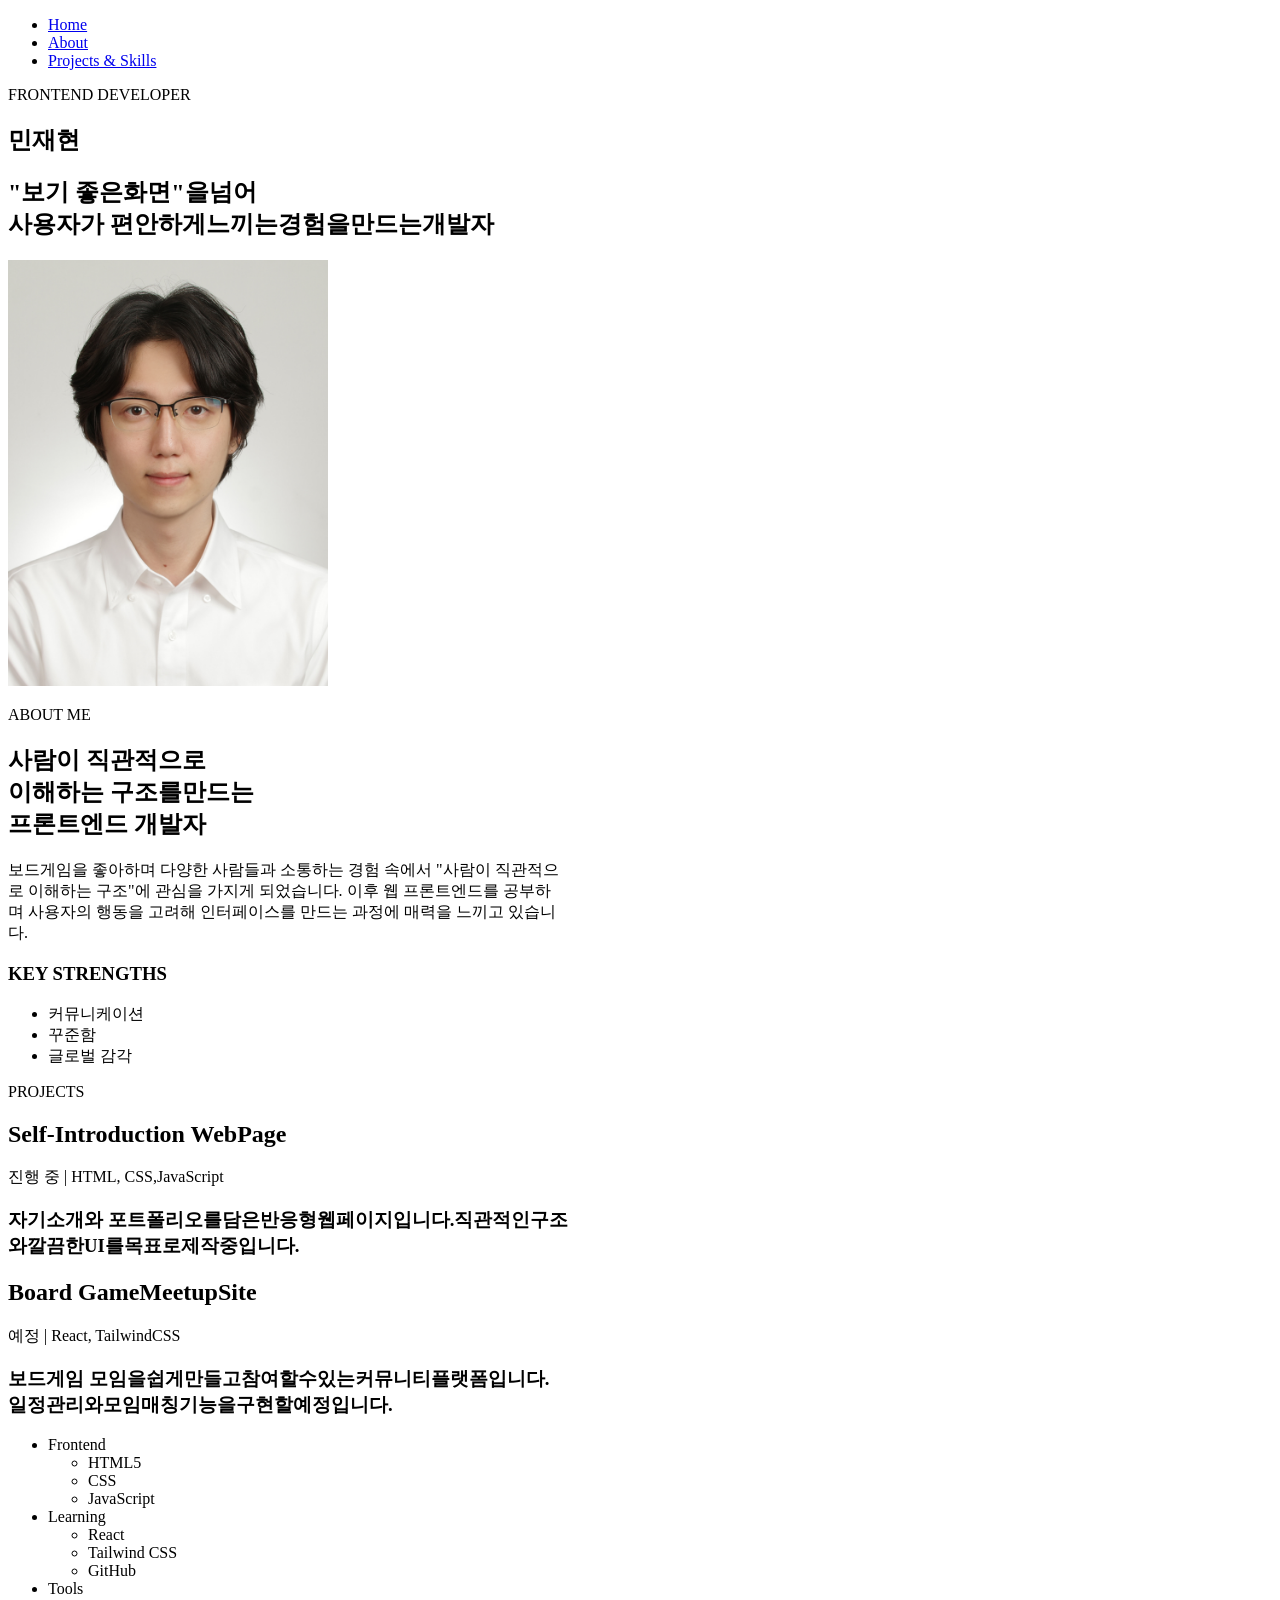
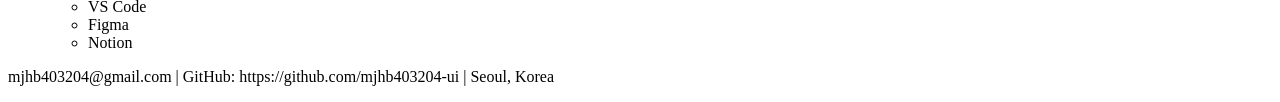
==== index.html @ 23190ec3 "test2" ====
<!doctype html>
<html lang="ko">
  <head>
    <meta charset="UTF-8" />
    <meta name="viewport" content="width=device-width, initial-scale=1.0" />
    <title>개인프로젝트</title>
    <link rel="stylesheet" href="./my-CSS/style.css" />
  </head>
  <body>
    <header class="site-header">
      <div class="site-header__inner">
        <nav class="site-nav">
          <ul>
            <li><a href="#home">Home</a></li>
            <li><a href="#About">About</a></li>
            <li><a href="#Projects">Projects & Skills</a></li>
          </ul>
        </nav>
      </div>
    </header>

    <main id="home">
      <section class="hero">
        <p class="intro">FRONTEND DEVELOPER</p>
        <h1 class="name">민재현</h1>
        <h2 class="hero__contents">
          "보기 좋은화면"을넘어<br />
          사용자가 편안하게느끼는경험을만드는개발자
        </h2>

        <div class="hero__image-box">
          <img
            src="./image/my-image.jpg"
            alt="증명사진"
            class="my_image"
            width="320"
          />
        </div>

        <div class="hero__back-image"></div>
      </section>

      <section id="About" class="About-section">
        <article class="About__text-box">
          <p class="About-me">ABOUT ME</p>
          <h2 class="About__contents">
            사람이 직관적으로<br />
            이해하는 구조를만드는<br />
            프론트엔드 개발자
          </h2>
          <p class="About__ex">
            보드게임을 좋아하며 다양한 사람들과 소통하는 경험 속에서 "사람이
            직관적으<br />
            로 이해하는 구조"에 관심을 가지게 되었습니다. 이후 웹 프론트엔드를
            공부하<br />
            며 사용자의 행동을 고려해 인터페이스를 만드는 과정에 매력을 느끼고
            있습니<br />
            다.
          </p>
        </article>

        <article class="strengths__key-box">
          <h3 class="key-strengths">KEY STRENGTHS</h3>
          <ul class="key__list">
            <li>커뮤니케이션</li>
            <li>꾸준함</li>
            <li>글로벌 감각</li>
          </ul>
        </article>
      </section>

      <section id="Projects" class="Projects-section">
        <p class="Projects">PROJECTS</p>
        <article>
          <h2 class="fr-project">Self-Introduction WebPage</h2>
          <p class="fr-project__comment">진행 중 | HTML, CSS,JavaScript</p>
          <h3 class="fr-project__contents">
            자기소개와 포트폴리오를담은반응형웹페이지입니다.직관적인구조<br />
            와깔끔한UI를목표로제작중입니다.
          </h3>
        </article>

        <article>
          <h2 class="sc-project">Board GameMeetupSite</h2>
          <p class="sc-project__comment">예정 | React, TailwindCSS</p>
          <h3 class="sc-project__contents">
            보드게임 모임을쉽게만들고참여할수있는커뮤니티플랫폼입니다.<br />
            일정관리와모임매칭기능을구현할예정입니다.
          </h3>
        </article>

        <article class="skills-box">
          <ul>
            <li>
              Frontend
              <ul>
                <li>HTML5</li>
                <li>CSS</li>
                <li>JavaScript</li>
              </ul>
            </li>
            <li>
              Learning
              <ul>
                <li>React</li>
                <li>Tailwind CSS</li>
                <li>GitHub</li>
              </ul>
            </li>
            <li>
              Tools
              <ul>
                <li>VS Code</li>
                <li>Figma</li>
                <li>Notion</li>
              </ul>
            </li>
          </ul>
        </article>
      </section>
    </main>

    <footer class="site-footer">
      <p>
        mjhb403204@gmail.com | GitHub: https://github.com/mjhb403204-ui | Seoul,
        Korea
      </p>
    </footer>
  </body>
</html>
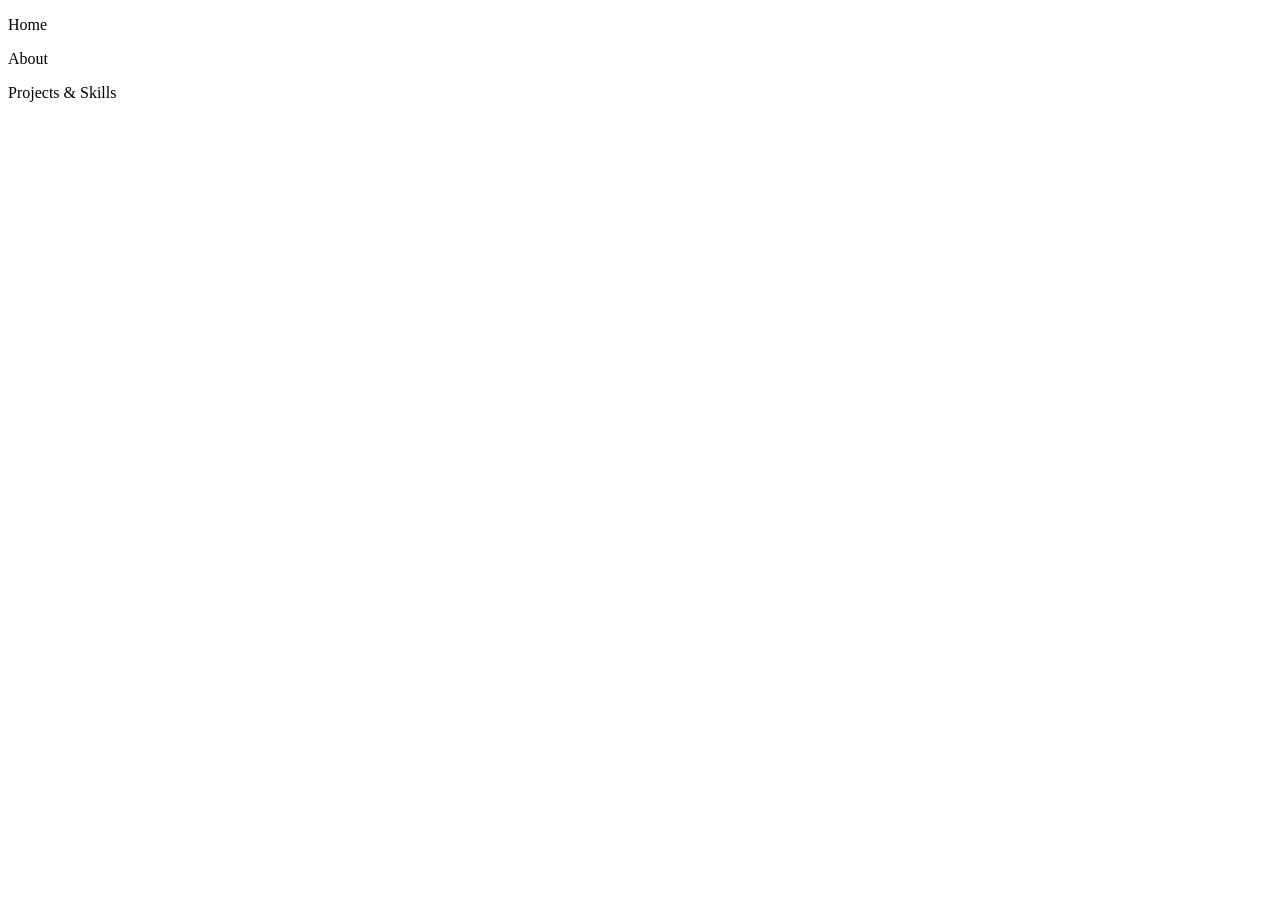
==== commit 7abe7eb0: "Rename mjh's.html to index.html" ====
--- a/index.html
+++ b/index.html
@@ -4,127 +4,12 @@
     <meta charset="UTF-8" />
     <meta name="viewport" content="width=device-width, initial-scale=1.0" />
     <title>개인프로젝트</title>
-    <link rel="stylesheet" href="./my-CSS/style.css" />
   </head>
   <body>
     <header class="site-header">
-      <div class="site-header__inner">
-        <nav class="site-nav">
-          <ul>
-            <li><a href="#home">Home</a></li>
-            <li><a href="#About">About</a></li>
-            <li><a href="#Projects">Projects & Skills</a></li>
-          </ul>
-        </nav>
-      </div>
+      <p class="home">Home</p>
+      <p class="About">About</p>
+      <p class="Projects">Projects & Skills</p>
     </header>
-
-    <main id="home">
-      <section class="hero">
-        <p class="intro">FRONTEND DEVELOPER</p>
-        <h1 class="name">민재현</h1>
-        <h2 class="hero__contents">
-          "보기 좋은화면"을넘어<br />
-          사용자가 편안하게느끼는경험을만드는개발자
-        </h2>
-
-        <div class="hero__image-box">
-          <img
-            src="./image/my-image.jpg"
-            alt="증명사진"
-            class="my_image"
-            width="320"
-          />
-        </div>
-
-        <div class="hero__back-image"></div>
-      </section>
-
-      <section id="About" class="About-section">
-        <article class="About__text-box">
-          <p class="About-me">ABOUT ME</p>
-          <h2 class="About__contents">
-            사람이 직관적으로<br />
-            이해하는 구조를만드는<br />
-            프론트엔드 개발자
-          </h2>
-          <p class="About__ex">
-            보드게임을 좋아하며 다양한 사람들과 소통하는 경험 속에서 "사람이
-            직관적으<br />
-            로 이해하는 구조"에 관심을 가지게 되었습니다. 이후 웹 프론트엔드를
-            공부하<br />
-            며 사용자의 행동을 고려해 인터페이스를 만드는 과정에 매력을 느끼고
-            있습니<br />
-            다.
-          </p>
-        </article>
-
-        <article class="strengths__key-box">
-          <h3 class="key-strengths">KEY STRENGTHS</h3>
-          <ul class="key__list">
-            <li>커뮤니케이션</li>
-            <li>꾸준함</li>
-            <li>글로벌 감각</li>
-          </ul>
-        </article>
-      </section>
-
-      <section id="Projects" class="Projects-section">
-        <p class="Projects">PROJECTS</p>
-        <article>
-          <h2 class="fr-project">Self-Introduction WebPage</h2>
-          <p class="fr-project__comment">진행 중 | HTML, CSS,JavaScript</p>
-          <h3 class="fr-project__contents">
-            자기소개와 포트폴리오를담은반응형웹페이지입니다.직관적인구조<br />
-            와깔끔한UI를목표로제작중입니다.
-          </h3>
-        </article>
-
-        <article>
-          <h2 class="sc-project">Board GameMeetupSite</h2>
-          <p class="sc-project__comment">예정 | React, TailwindCSS</p>
-          <h3 class="sc-project__contents">
-            보드게임 모임을쉽게만들고참여할수있는커뮤니티플랫폼입니다.<br />
-            일정관리와모임매칭기능을구현할예정입니다.
-          </h3>
-        </article>
-
-        <article class="skills-box">
-          <ul>
-            <li>
-              Frontend
-              <ul>
-                <li>HTML5</li>
-                <li>CSS</li>
-                <li>JavaScript</li>
-              </ul>
-            </li>
-            <li>
-              Learning
-              <ul>
-                <li>React</li>
-                <li>Tailwind CSS</li>
-                <li>GitHub</li>
-              </ul>
-            </li>
-            <li>
-              Tools
-              <ul>
-                <li>VS Code</li>
-                <li>Figma</li>
-                <li>Notion</li>
-              </ul>
-            </li>
-          </ul>
-        </article>
-      </section>
-    </main>
-
-    <footer class="site-footer">
-      <p>
-        mjhb403204@gmail.com | GitHub: https://github.com/mjhb403204-ui | Seoul,
-        Korea
-      </p>
-    </footer>
   </body>
 </html>
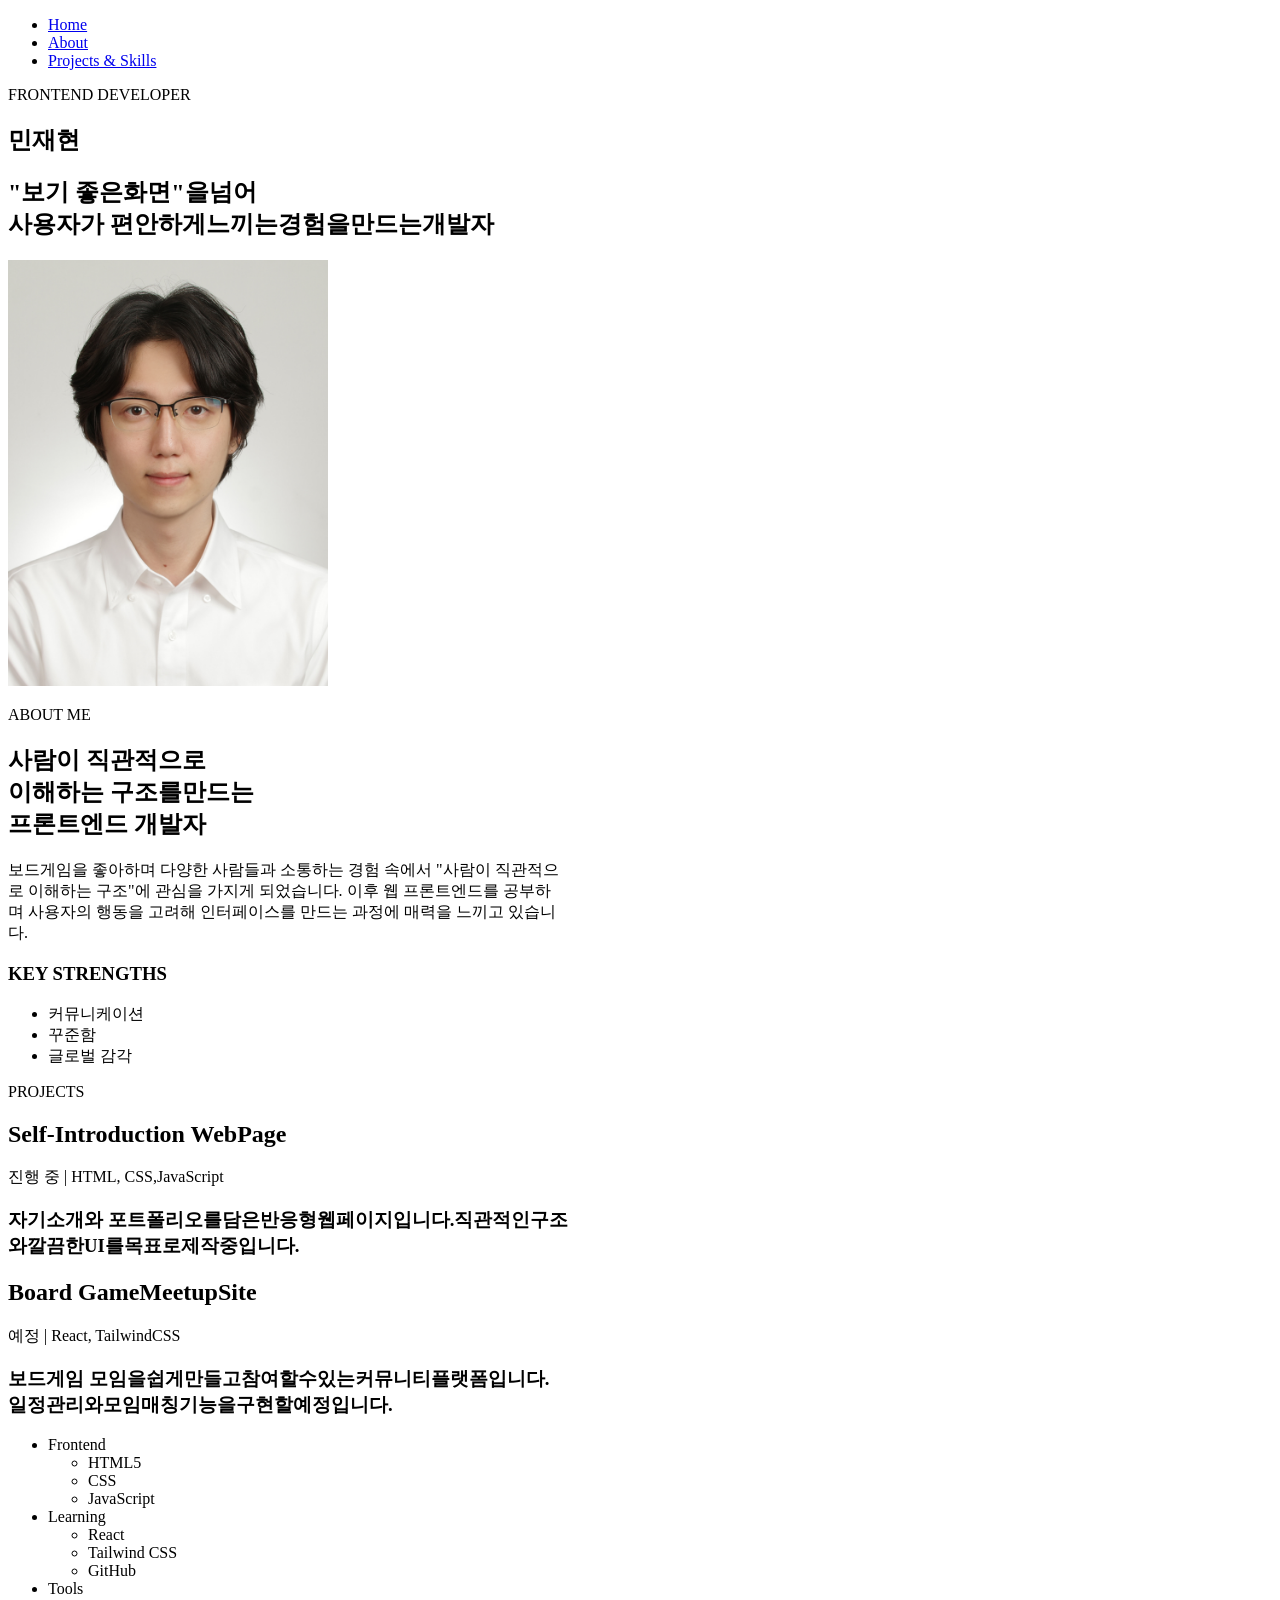
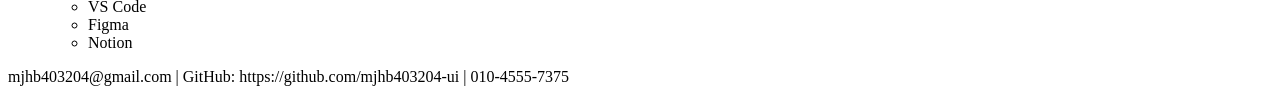
==== commit e24775fd: "feat: 기능 추가" ====
--- a/index.html
+++ b/index.html
@@ -4,12 +4,127 @@
     <meta charset="UTF-8" />
     <meta name="viewport" content="width=device-width, initial-scale=1.0" />
     <title>개인프로젝트</title>
+    <link rel="stylesheet" href="./my-CSS/style.css" />
   </head>
   <body>
     <header class="site-header">
-      <p class="home">Home</p>
-      <p class="About">About</p>
-      <p class="Projects">Projects & Skills</p>
+      <div class="site-header__inner">
+        <nav class="site-nav">
+          <ul>
+            <li><a href="#home">Home</a></li>
+            <li><a href="#About">About</a></li>
+            <li><a href="#Projects">Projects & Skills</a></li>
+          </ul>
+        </nav>
+      </div>
     </header>
+
+    <main id="home">
+      <section class="hero">
+        <p class="intro">FRONTEND DEVELOPER</p>
+        <h1 class="name">민재현</h1>
+        <h2 class="hero__contents">
+          "보기 좋은화면"을넘어<br />
+          사용자가 편안하게느끼는경험을만드는개발자
+        </h2>
+
+        <div class="hero__image-box">
+          <img
+            src="./image/my-image.jpg"
+            alt="증명사진"
+            class="my_image"
+            width="320"
+          />
+        </div>
+
+        <div class="hero__back-image"></div>
+      </section>
+
+      <section id="About" class="About-section">
+        <article class="About__text-box">
+          <p class="About-me">ABOUT ME</p>
+          <h2 class="About__contents">
+            사람이 직관적으로<br />
+            이해하는 구조를만드는<br />
+            프론트엔드 개발자
+          </h2>
+          <p class="About__ex">
+            보드게임을 좋아하며 다양한 사람들과 소통하는 경험 속에서 "사람이
+            직관적으<br />
+            로 이해하는 구조"에 관심을 가지게 되었습니다. 이후 웹 프론트엔드를
+            공부하<br />
+            며 사용자의 행동을 고려해 인터페이스를 만드는 과정에 매력을 느끼고
+            있습니<br />
+            다.
+          </p>
+        </article>
+
+        <article class="strengths__key-box">
+          <h3 class="key-strengths">KEY STRENGTHS</h3>
+          <ul class="key__list">
+            <li>커뮤니케이션</li>
+            <li>꾸준함</li>
+            <li>글로벌 감각</li>
+          </ul>
+        </article>
+      </section>
+
+      <section id="Projects" class="Projects-section">
+        <p class="Projects">PROJECTS</p>
+        <article>
+          <h2 class="fr-project">Self-Introduction WebPage</h2>
+          <p class="fr-project__comment">진행 중 | HTML, CSS,JavaScript</p>
+          <h3 class="fr-project__contents">
+            자기소개와 포트폴리오를담은반응형웹페이지입니다.직관적인구조<br />
+            와깔끔한UI를목표로제작중입니다.
+          </h3>
+        </article>
+
+        <article>
+          <h2 class="sc-project">Board GameMeetupSite</h2>
+          <p class="sc-project__comment">예정 | React, TailwindCSS</p>
+          <h3 class="sc-project__contents">
+            보드게임 모임을쉽게만들고참여할수있는커뮤니티플랫폼입니다.<br />
+            일정관리와모임매칭기능을구현할예정입니다.
+          </h3>
+        </article>
+
+        <article class="skills-box">
+          <ul>
+            <li>
+              Frontend
+              <ul>
+                <li>HTML5</li>
+                <li>CSS</li>
+                <li>JavaScript</li>
+              </ul>
+            </li>
+            <li>
+              Learning
+              <ul>
+                <li>React</li>
+                <li>Tailwind CSS</li>
+                <li>GitHub</li>
+              </ul>
+            </li>
+            <li>
+              Tools
+              <ul>
+                <li>VS Code</li>
+                <li>Figma</li>
+                <li>Notion</li>
+              </ul>
+            </li>
+          </ul>
+        </article>
+      </section>
+    </main>
+
+    <footer class="site-footer">
+      <p>
+        mjhb403204@gmail.com | GitHub: https://github.com/mjhb403204-ui |
+        010-4555-7375
+      </p>
+    </footer>
   </body>
 </html>
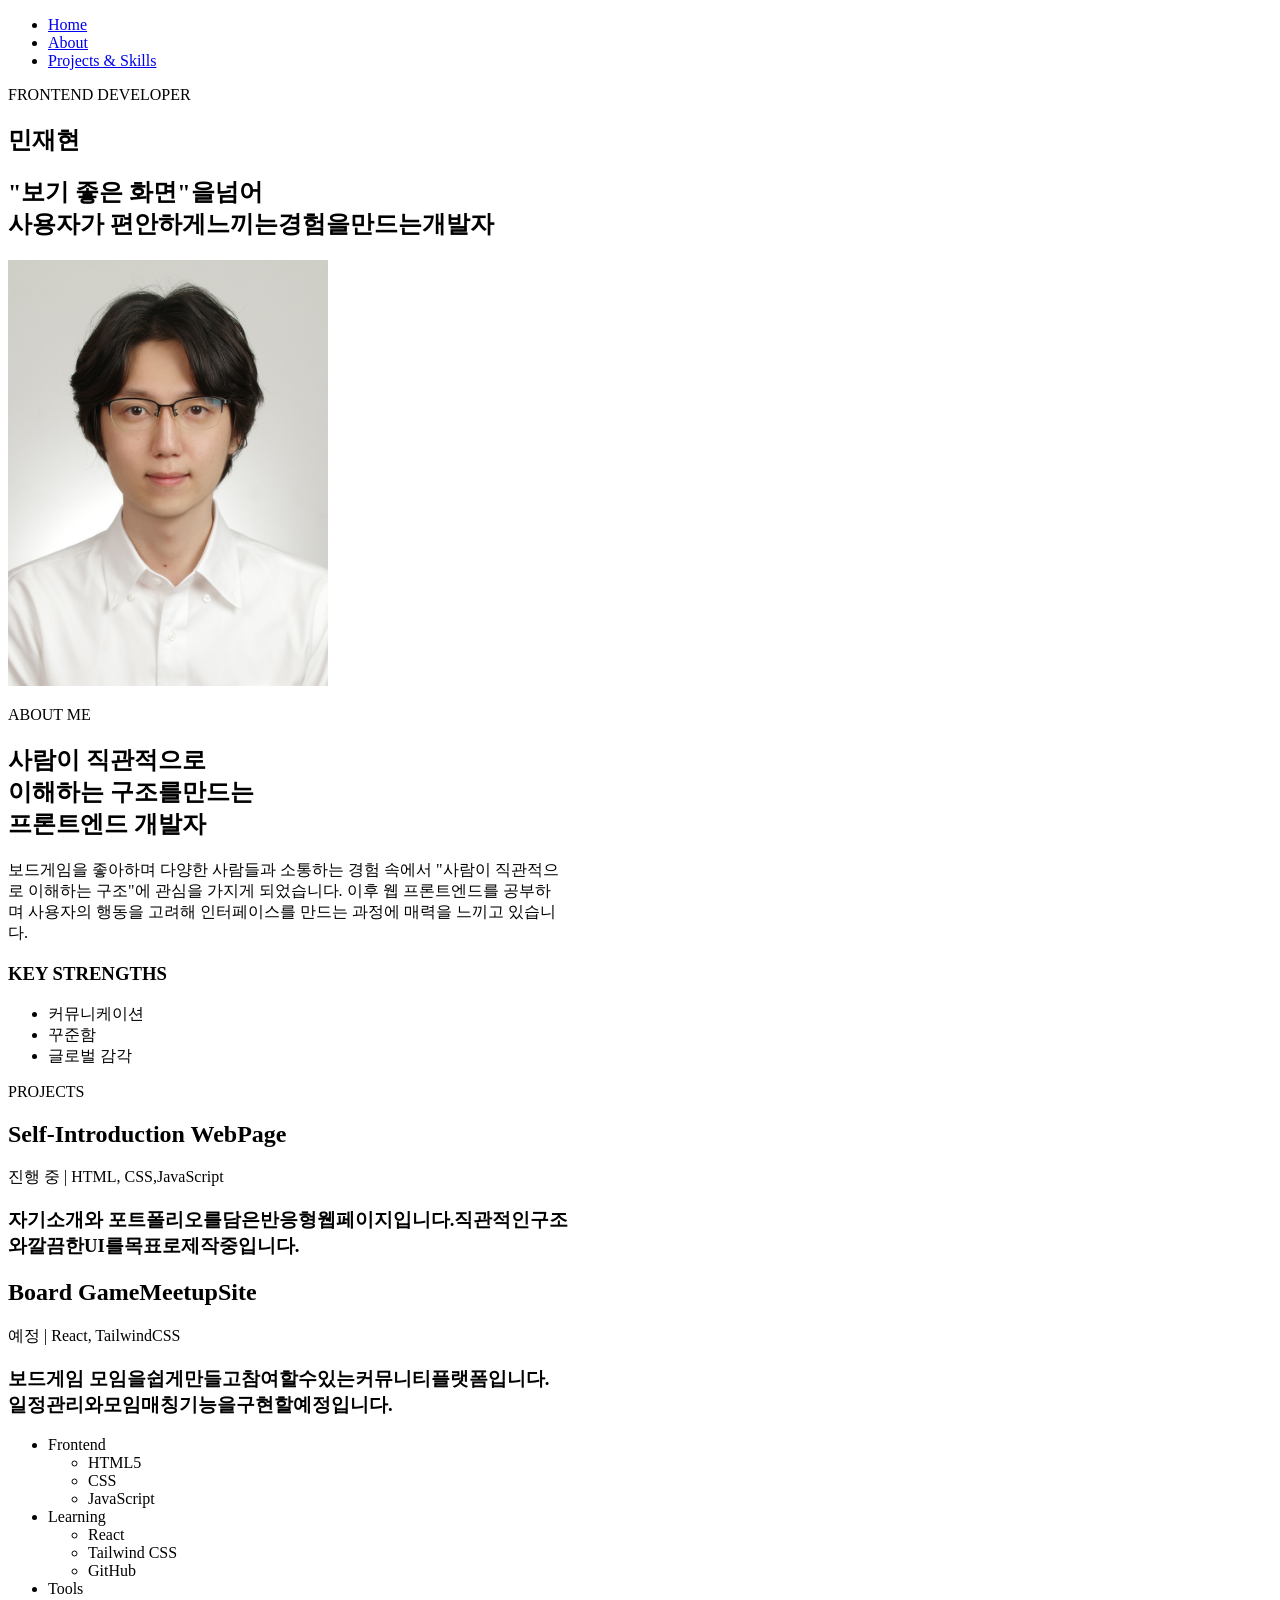
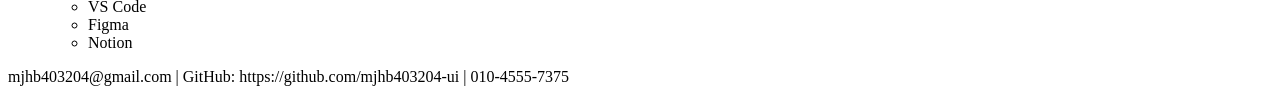
==== commit c898d9be: "style" ====
--- a/index.html
+++ b/index.html
@@ -4,6 +4,7 @@
     <meta charset="UTF-8" />
     <meta name="viewport" content="width=device-width, initial-scale=1.0" />
     <title>개인프로젝트</title>
+
     <link rel="stylesheet" href="./my-CSS/style.css" />
   </head>
   <body>
@@ -21,12 +22,14 @@
 
     <main id="home">
       <section class="hero">
-        <p class="intro">FRONTEND DEVELOPER</p>
-        <h1 class="name">민재현</h1>
-        <h2 class="hero__contents">
-          "보기 좋은화면"을넘어<br />
-          사용자가 편안하게느끼는경험을만드는개발자
-        </h2>
+        <div class="hero__text">
+          <p class="intro">FRONTEND DEVELOPER</p>
+          <h1 class="name">민재현</h1>
+          <h2 class="hero__contents">
+            "보기 좋은 화면"을넘어<br />
+            사용자가 편안하게느끼는경험을만드는개발자
+          </h2>
+        </div>
 
         <div class="hero__image-box">
           <img
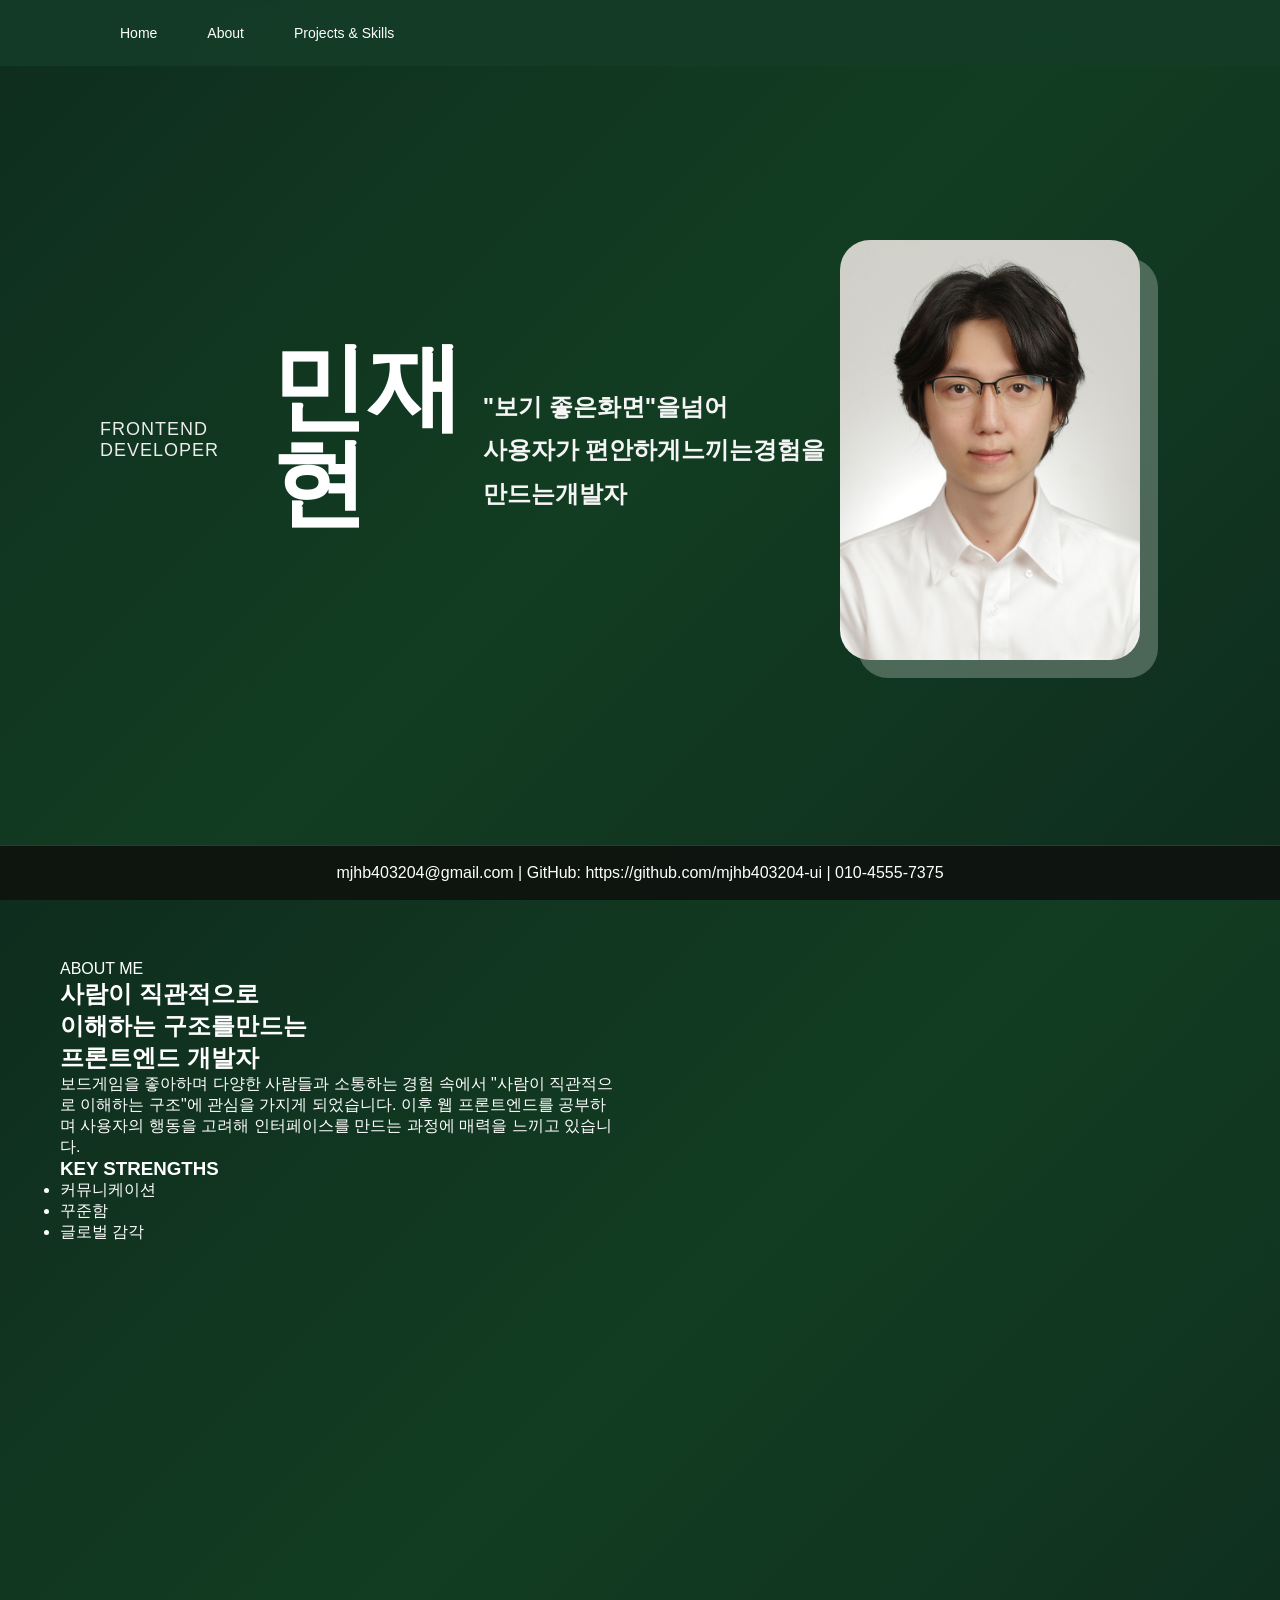
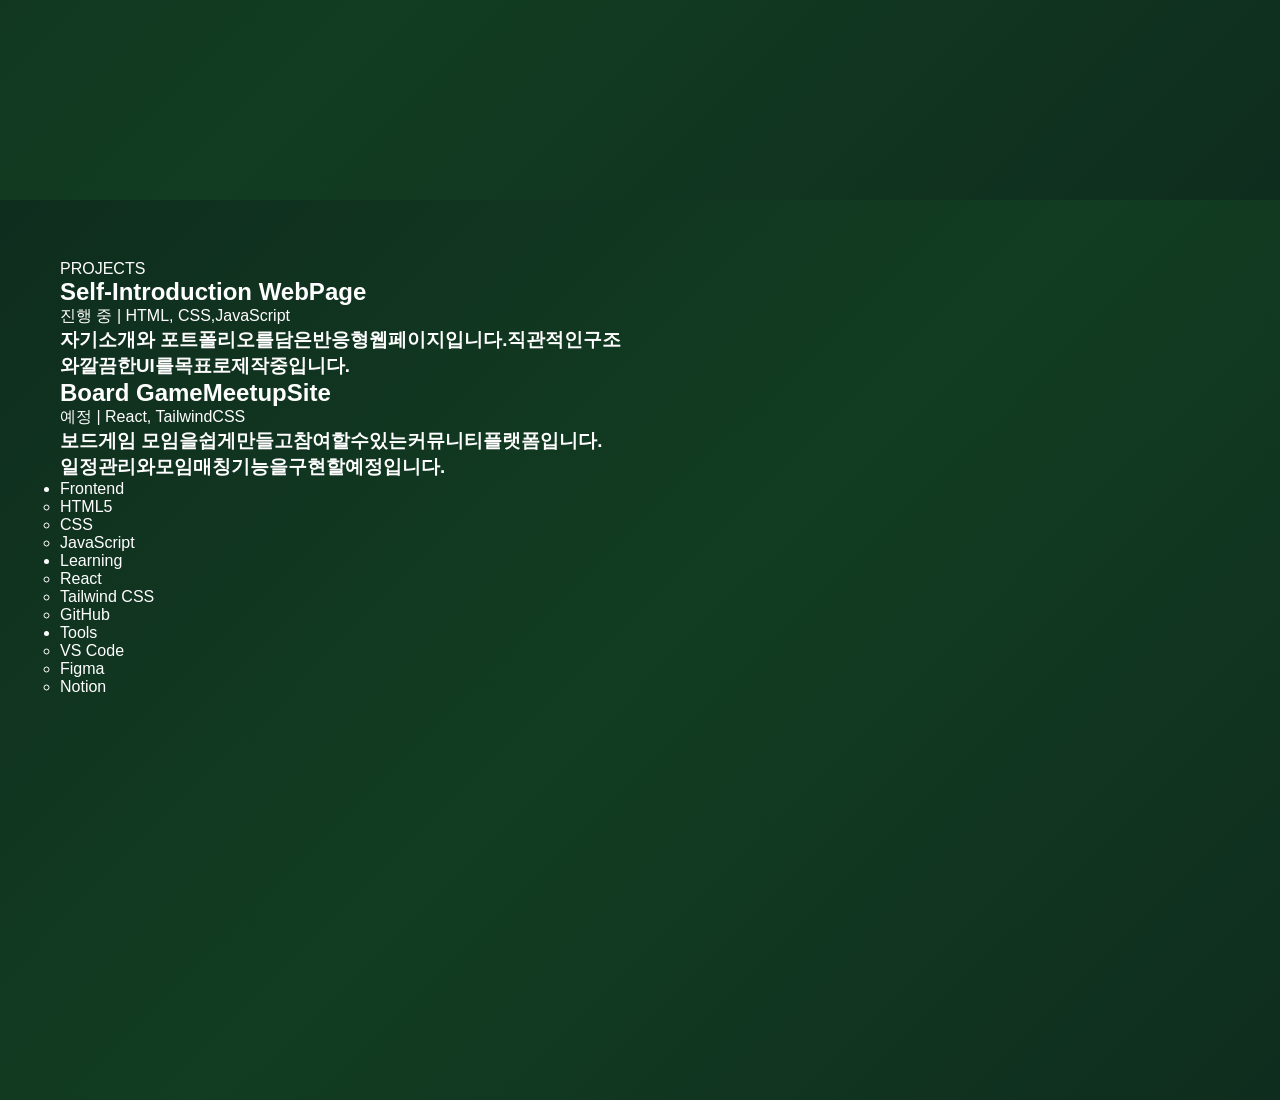
==== commit a34c65cd: "css링크경로 수정" ====
--- a/index.html
+++ b/index.html
@@ -4,8 +4,7 @@
     <meta charset="UTF-8" />
     <meta name="viewport" content="width=device-width, initial-scale=1.0" />
     <title>개인프로젝트</title>
-
-    <link rel="stylesheet" href="./my-CSS/style.css" />
+    <link rel="stylesheet" href="./my-css/style.css" />
   </head>
   <body>
     <header class="site-header">
@@ -22,14 +21,12 @@
 
     <main id="home">
       <section class="hero">
-        <div class="hero__text">
-          <p class="intro">FRONTEND DEVELOPER</p>
-          <h1 class="name">민재현</h1>
-          <h2 class="hero__contents">
-            "보기 좋은 화면"을넘어<br />
-            사용자가 편안하게느끼는경험을만드는개발자
-          </h2>
-        </div>
+        <p class="intro">FRONTEND DEVELOPER</p>
+        <h1 class="name">민재현</h1>
+        <h2 class="hero__contents">
+          "보기 좋은화면"을넘어<br />
+          사용자가 편안하게느끼는경험을만드는개발자
+        </h2>
 
         <div class="hero__image-box">
           <img
--- a/my-css/style.css
+++ b/my-css/style.css
@@ -0,0 +1,166 @@
+* {
+  margin: 0;
+  padding: 0;
+  box-sizing: border-box;
+}
+
+body {
+  background: #161616;
+  font-family: Pretendard, sans-serif;
+  color: white;
+}
+
+main {
+  width: 100%;
+}
+
+section {
+  min-height: 100vh;
+
+  background: linear-gradient(135deg, #0f2d1e, #123d22, #0f2d1e);
+
+  padding: 60px;
+  position: relative;
+}
+
+.site-header {
+  position: fixed;
+  top: 0;
+  left: 0;
+
+  width: 100%;
+
+  z-index: 1000;
+
+  background: rgba(20, 60, 40, 0.92);
+  backdrop-filter: blur(10px);
+}
+
+.site-header__inner {
+  max-width: 1200px;
+  margin: 0 auto;
+
+  padding: 24px 80px;
+}
+
+.site-nav ul {
+  display: flex;
+  gap: 50px;
+  list-style: none;
+}
+
+.site-nav a {
+  text-decoration: none;
+  color: white;
+  font-size: 14px;
+}
+
+html {
+  scroll-behavior: smooth;
+}
+
+/*hero*/
+
+.hero {
+  min-height: 100vh;
+
+  display: flex;
+  align-items: center;
+  justify-content: center;
+
+  padding: 0 100px;
+  position: relative;
+}
+.hero__content {
+  width: 100%;
+
+  display: flex;
+  justify-content: space-between;
+  align-items: center;
+}
+.hero__text {
+  max-width: 500px;
+  width: 45%;
+}
+.intro {
+  font-size: 18px;
+  letter-spacing: 1px;
+
+  margin-bottom: 20px;
+
+  color: #ececec;
+}
+.name {
+  font-size: 96px;
+  font-weight: 700;
+
+  margin-bottom: 30px;
+
+  line-height: 1;
+}
+.hero__contents {
+  font-size: 24px;
+  line-height: 1.8;
+  max-width: 500px;
+  color: #f5f5f5;
+}
+.hero__image-box {
+  position: relative;
+
+  width: 300px;
+  height: 420px;
+  margin-left: auto;
+  margin-right: 40px;
+
+  flex-shrink: 0;
+}
+.my_image {
+  width: 100%;
+  height: 100%;
+
+  object-fit: cover;
+
+  border-radius: 30px;
+
+  position: relative;
+  z-index: 2;
+}
+.hero__image-box::after {
+  content: "";
+
+  position: absolute;
+
+  top: 18px;
+  left: 18px;
+
+  width: 100%;
+  height: 100%;
+
+  border-radius: 30px;
+
+  background: rgba(255, 255, 255, 0.25);
+
+  z-index: 1;
+}
+
+/*footer*/
+.site-footer {
+  position: fixed;
+
+  bottom: 0;
+  left: 0;
+
+  width: 100%;
+
+  padding: 18px;
+
+  text-align: center;
+
+  background: rgba(15, 20, 15, 0.95);
+
+  backdrop-filter: blur(10px);
+
+  border-top: 1px solid rgba(255, 255, 255, 0.15);
+
+  z-index: 1000;
+}
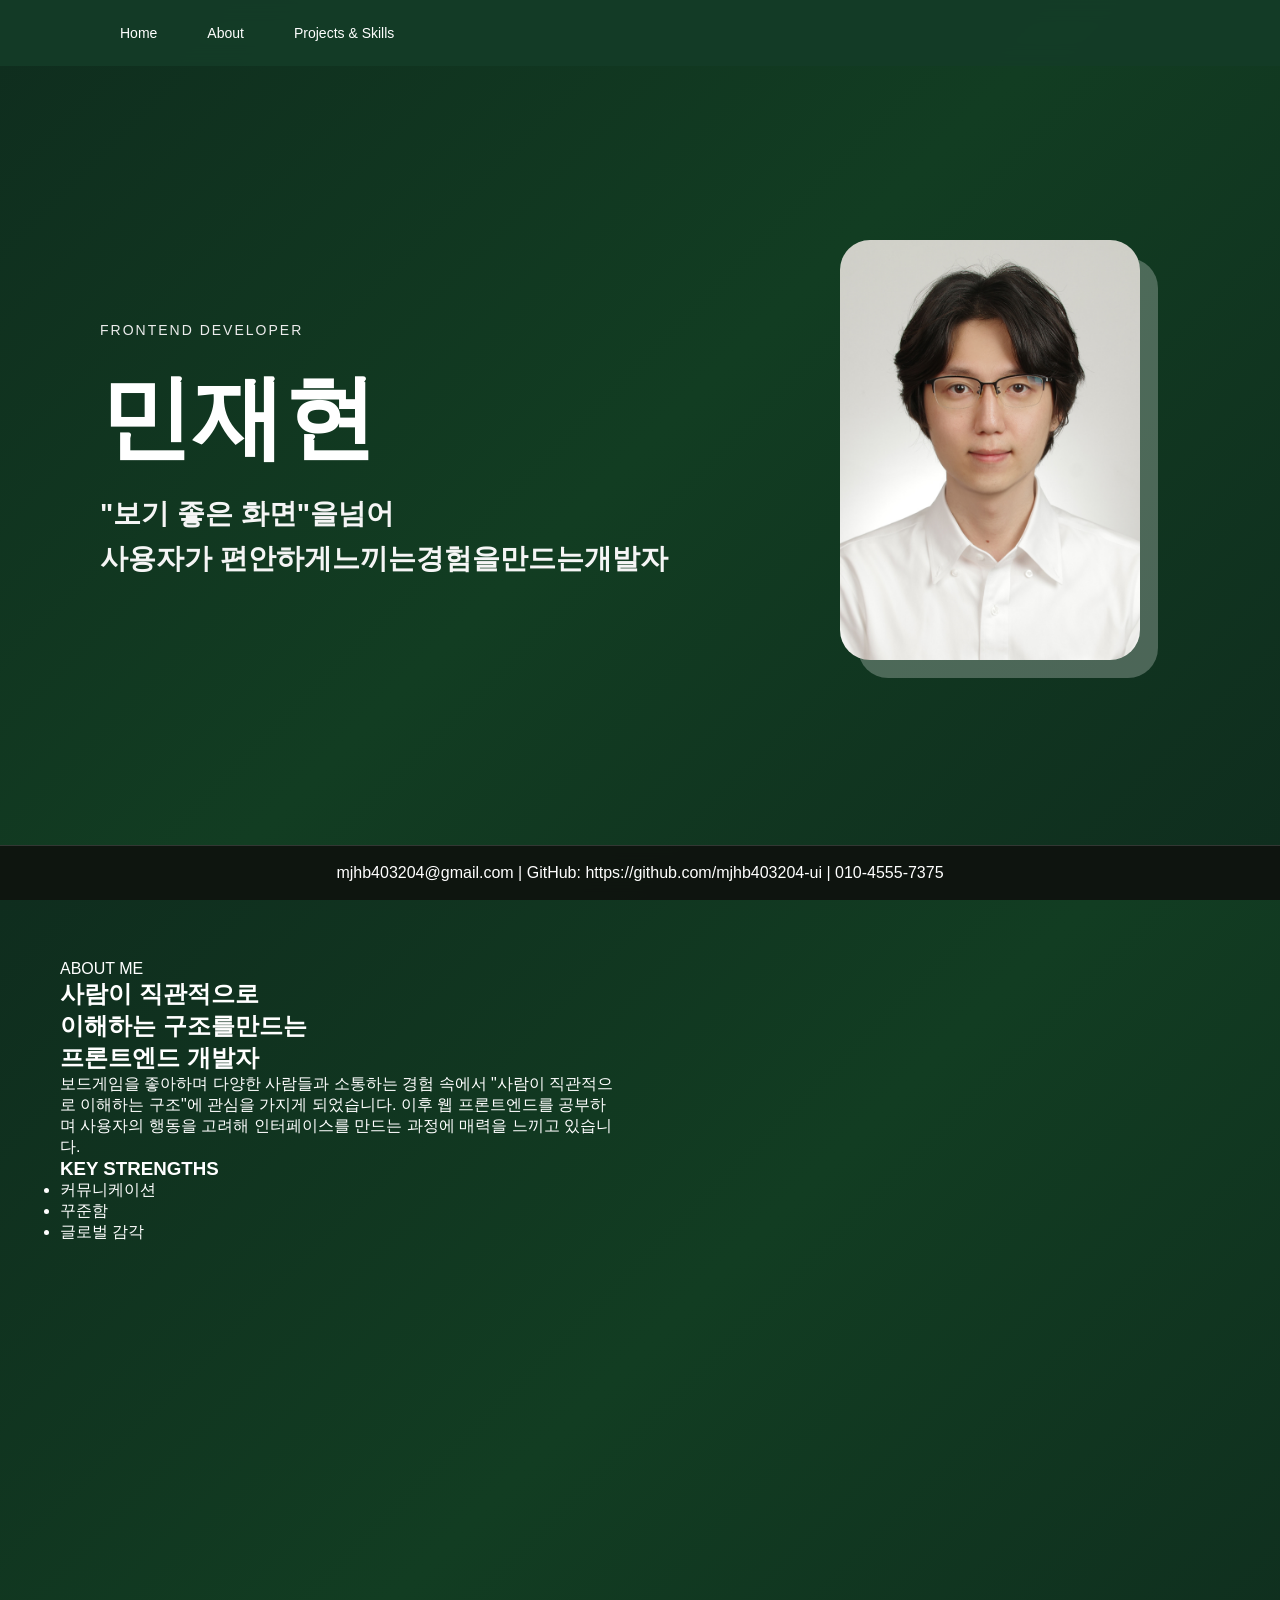
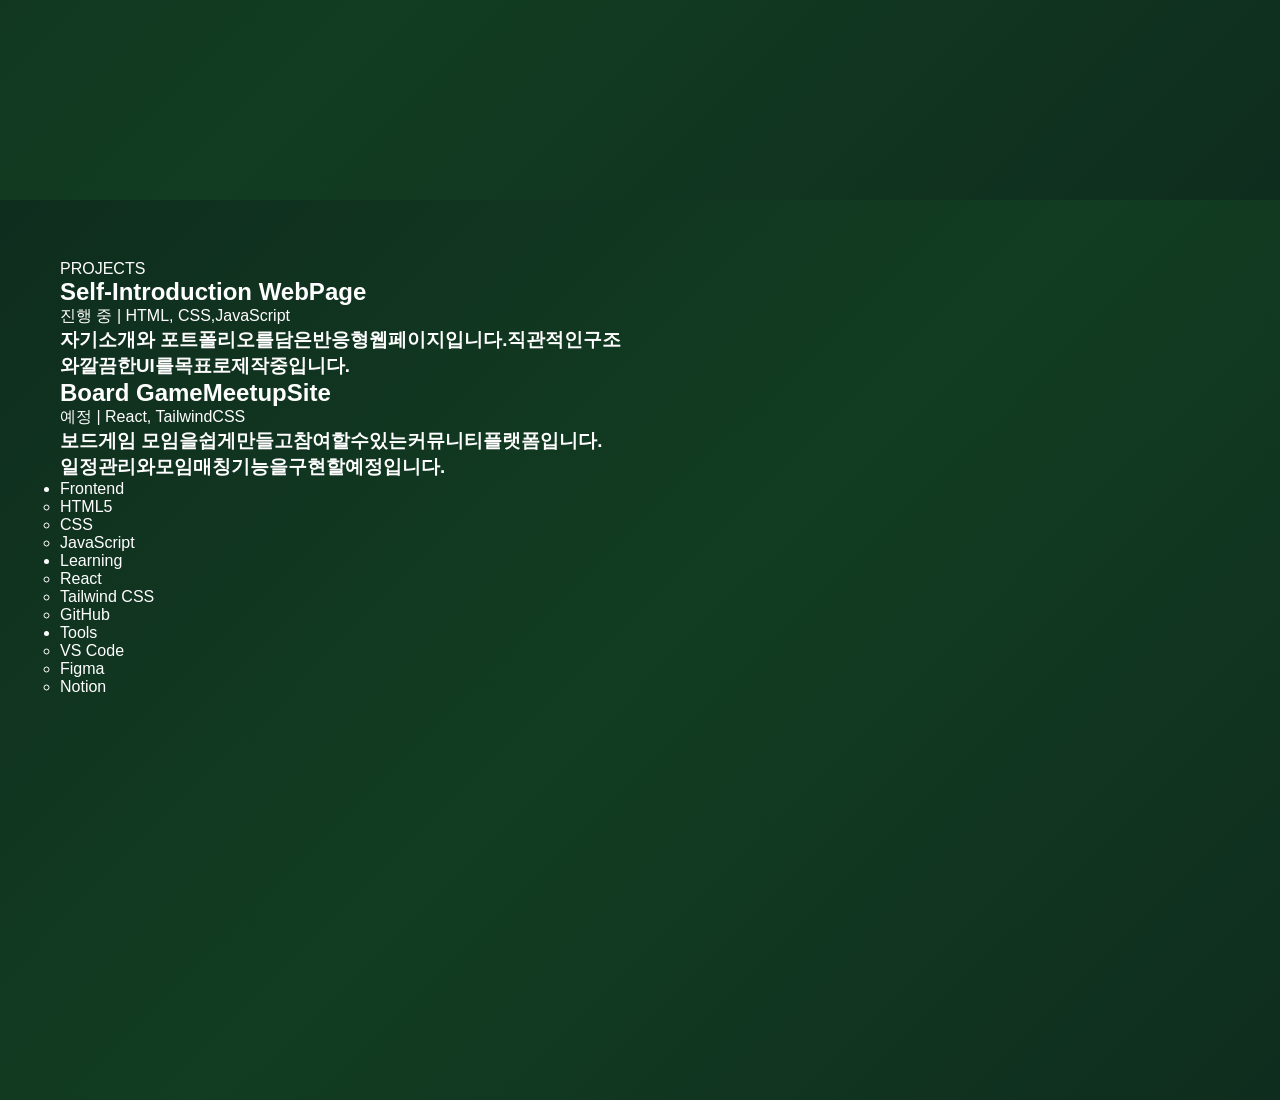
==== commit 0fad372a: "hero style 변경" ====
--- a/index.html
+++ b/index.html
@@ -21,13 +21,14 @@
 
     <main id="home">
       <section class="hero">
-        <p class="intro">FRONTEND DEVELOPER</p>
-        <h1 class="name">민재현</h1>
-        <h2 class="hero__contents">
-          "보기 좋은화면"을넘어<br />
-          사용자가 편안하게느끼는경험을만드는개발자
-        </h2>
-
+        <div class="hero__left">
+          <p class="intro">FRONTEND DEVELOPER</p>
+          <h1 class="name">민재현</h1>
+          <h2 class="hero__contents">
+            "보기 좋은 화면"을넘어<br />
+            사용자가 편안하게느끼는경험을만드는개발자
+          </h2>
+        </div>
         <div class="hero__image-box">
           <img
             src="./image/my-image.jpg"
--- a/my-css/style.css
+++ b/my-css/style.css
@@ -82,26 +82,34 @@
   max-width: 500px;
   width: 45%;
 }
+
+.hero__left {
+  display: flex;
+  flex-direction: column;
+
+  align-items: flex-start;
+}
 .intro {
-  font-size: 18px;
-  letter-spacing: 1px;
+  font-size: 14px;
+  letter-spacing: 2px;
 
-  margin-bottom: 20px;
+  margin-bottom: 24px;
+  line-height: 1.8;
 
   color: #ececec;
 }
 .name {
-  font-size: 96px;
+  font-size: 92px;
   font-weight: 700;
 
-  margin-bottom: 30px;
+  margin-bottom: 24px;
 
-  line-height: 1;
+  line-height: 1.1;
 }
 .hero__contents {
-  font-size: 24px;
-  line-height: 1.8;
-  max-width: 500px;
+  font-size: 28px;
+  line-height: 1.6;
+  max-width: 600px;
   color: #f5f5f5;
 }
 .hero__image-box {
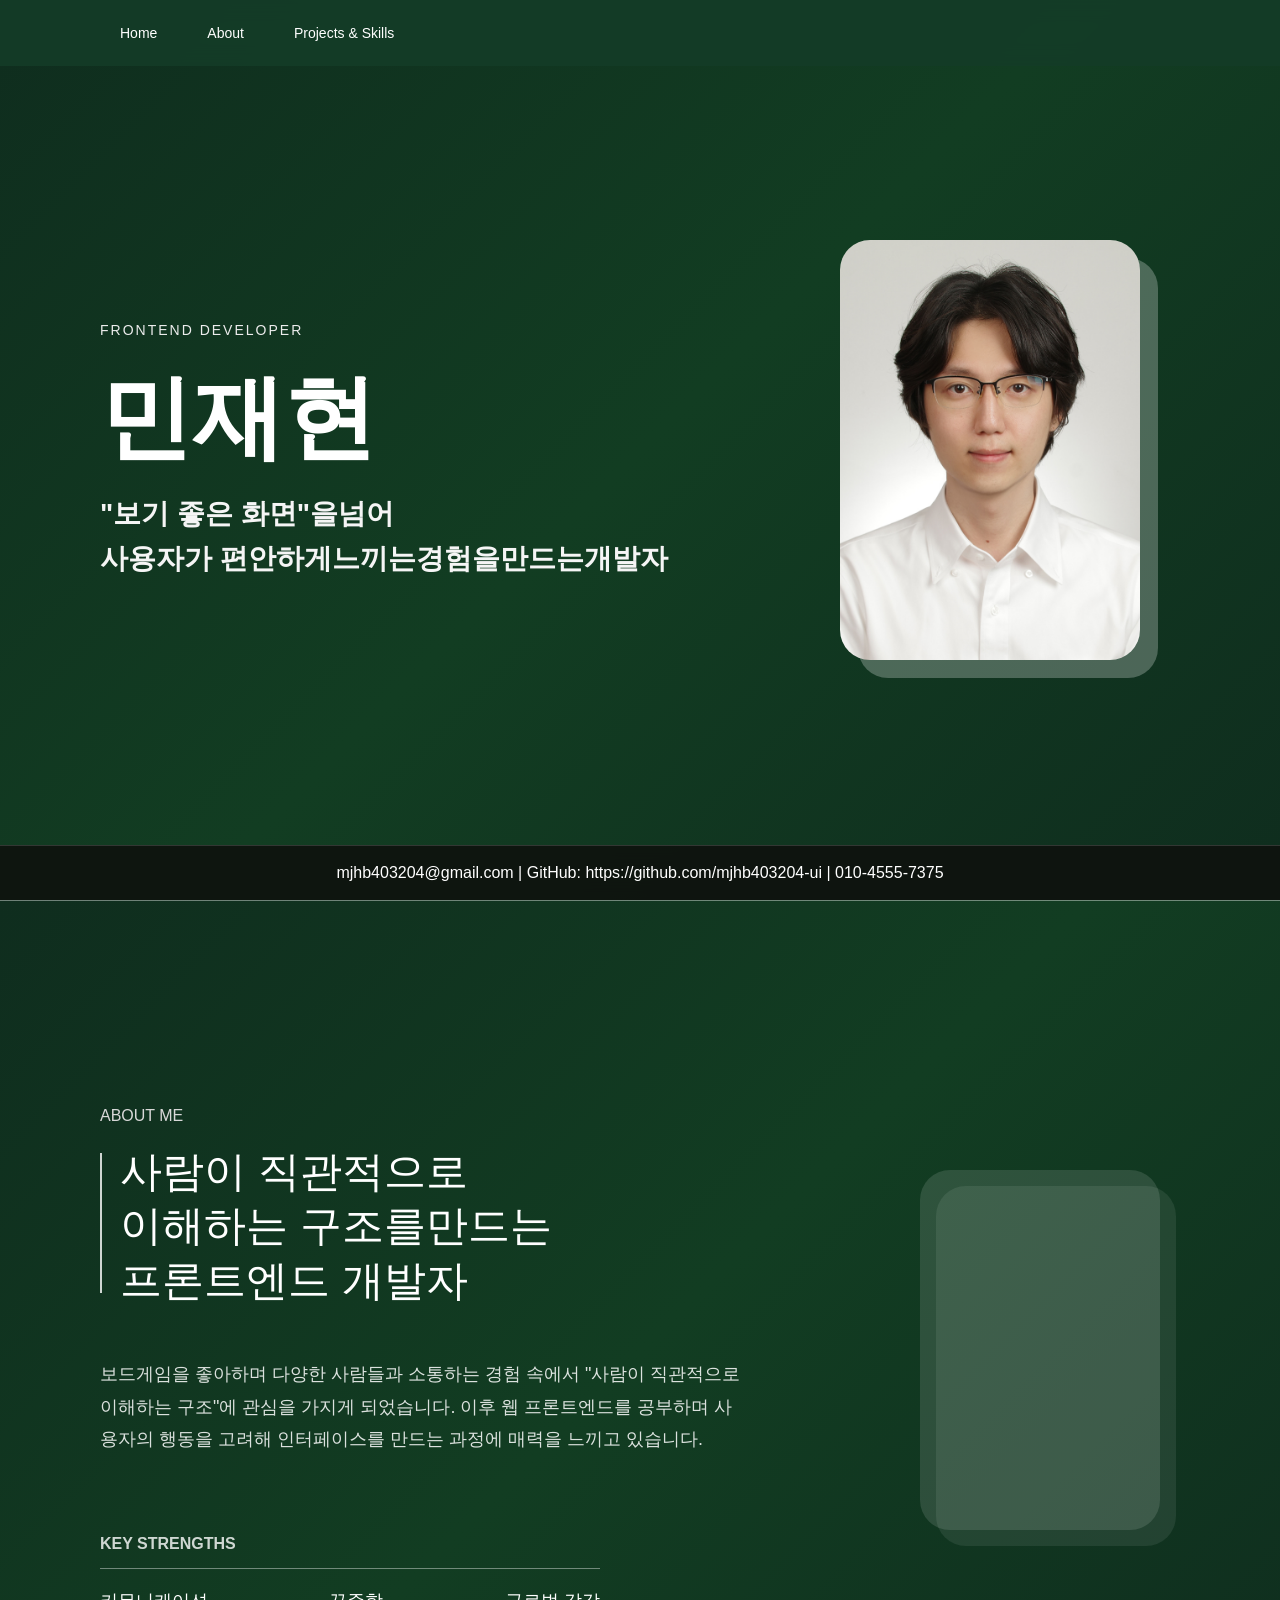
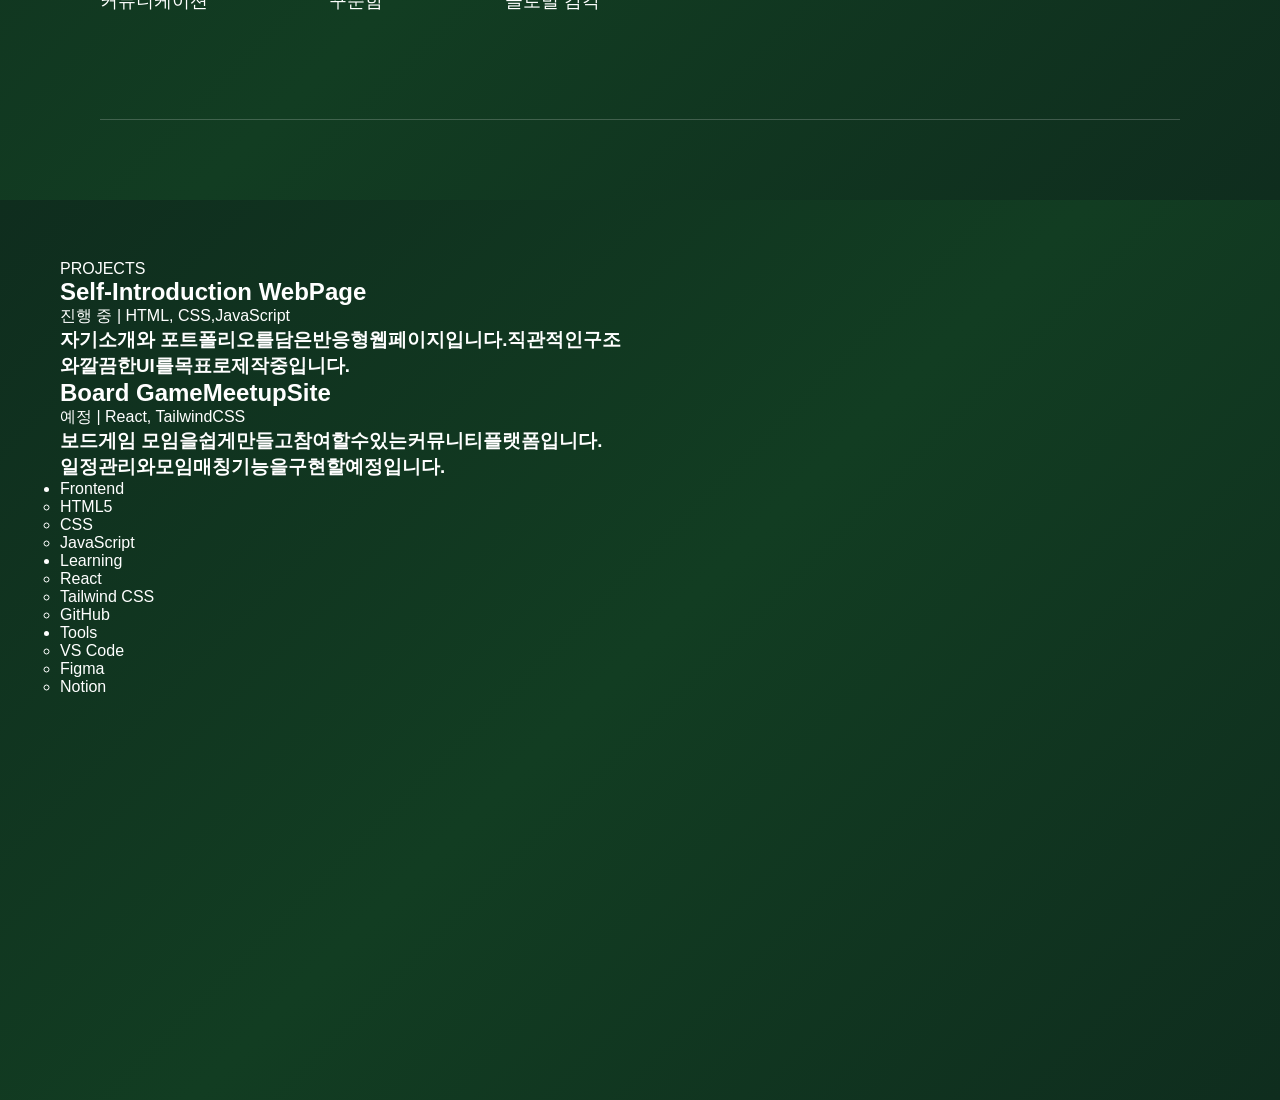
==== commit 0883c863: "about 스타일 수정" ====
--- a/index.html
+++ b/index.html
@@ -51,23 +51,22 @@
           </h2>
           <p class="About__ex">
             보드게임을 좋아하며 다양한 사람들과 소통하는 경험 속에서 "사람이
-            직관적으<br />
-            로 이해하는 구조"에 관심을 가지게 되었습니다. 이후 웹 프론트엔드를
-            공부하<br />
-            며 사용자의 행동을 고려해 인터페이스를 만드는 과정에 매력을 느끼고
-            있습니<br />
-            다.
+            직관적으로 이해하는 구조"에 관심을 가지게 되었습니다. 이후 웹
+            프론트엔드를 공부하며 사용자의 행동을 고려해 인터페이스를 만드는
+            과정에 매력을 느끼고 있습니다.
           </p>
+
+          <article class="strengths__key-box">
+            <h3 class="key-strengths">KEY STRENGTHS</h3>
+            <ul class="key__list">
+              <li>커뮤니케이션</li>
+              <li>꾸준함</li>
+              <li>글로벌 감각</li>
+            </ul>
+          </article>
         </article>
 
-        <article class="strengths__key-box">
-          <h3 class="key-strengths">KEY STRENGTHS</h3>
-          <ul class="key__list">
-            <li>커뮤니케이션</li>
-            <li>꾸준함</li>
-            <li>글로벌 감각</li>
-          </ul>
-        </article>
+        <div class="about__visual"></div>
       </section>
 
       <section id="Projects" class="Projects-section">
--- a/my-css/style.css
+++ b/my-css/style.css
@@ -151,6 +151,151 @@
   z-index: 1;
 }
 
+/*About*/
+
+.About-section {
+  min-height: 100vh;
+
+  display: flex;
+  justify-content: space-between;
+  align-items: center;
+
+  padding: 120px 100px 100px;
+  padding-top: 120px;
+  position: relative;
+}
+.About__text-box {
+  width: 60%;
+  max-width: 700px;
+}
+.About-me {
+  font-size: 16px;
+  color: #d8d8d8;
+
+  margin-bottom: 20px;
+}
+.About__contents {
+  font-size: 42px;
+  font-weight: 500;
+
+  line-height: 1.3;
+
+  margin-bottom: 50px;
+
+  position: relative;
+
+  padding-left: 20px;
+}
+
+.About__contents::before {
+  content: "";
+
+  position: absolute;
+
+  left: 0;
+  top: 8px;
+
+  width: 2px;
+  height: 140px;
+
+  background: rgba(255, 255, 255, 0.8);
+}
+.About__ex {
+  font-size: 18px;
+  line-height: 1.8;
+
+  max-width: 650px;
+
+  color: rgba(255, 255, 255, 0.85);
+
+  margin-bottom: 80px;
+}
+.strengths__key-box {
+  width: 100%;
+
+  margin-top: 0;
+}
+.key-strengths {
+  font-size: 16px;
+
+  margin-bottom: 15px;
+
+  color: rgba(255, 255, 255, 0.8);
+}
+.key__list {
+  display: flex;
+
+  justify-content: space-between;
+
+  max-width: 500px;
+
+  list-style: none;
+
+  border-top: 1px solid rgba(255, 255, 255, 0.4);
+
+  padding-top: 20px;
+}
+.key__list::before {
+  content: "";
+
+  position: absolute;
+
+  top: 0;
+  left: 0;
+
+  width: 100%;
+  height: 1px;
+
+  background: rgba(255, 255, 255, 0.4);
+}
+.key__list li {
+  font-size: 18px;
+}
+.about__visual {
+  position: absolute;
+
+  right: 120px;
+  top: 50%;
+
+  transform: translateY(-50%);
+
+  width: 240px;
+  height: 360px;
+
+  border-radius: 30px;
+
+  background: rgba(255, 255, 255, 0.12);
+}
+.about__visual::after {
+  content: "";
+
+  position: absolute;
+
+  top: 16px;
+  left: 16px;
+
+  width: 100%;
+  height: 100%;
+
+  border-radius: 30px;
+
+  background: rgba(255, 255, 255, 0.08);
+
+  z-index: -1;
+}
+.About-section::after {
+  content: "";
+
+  position: absolute;
+
+  bottom: 80px;
+  left: 100px;
+  right: 100px;
+
+  height: 1px;
+
+  background: rgba(255, 255, 255, 0.2);
+}
 /*footer*/
 .site-footer {
   position: fixed;
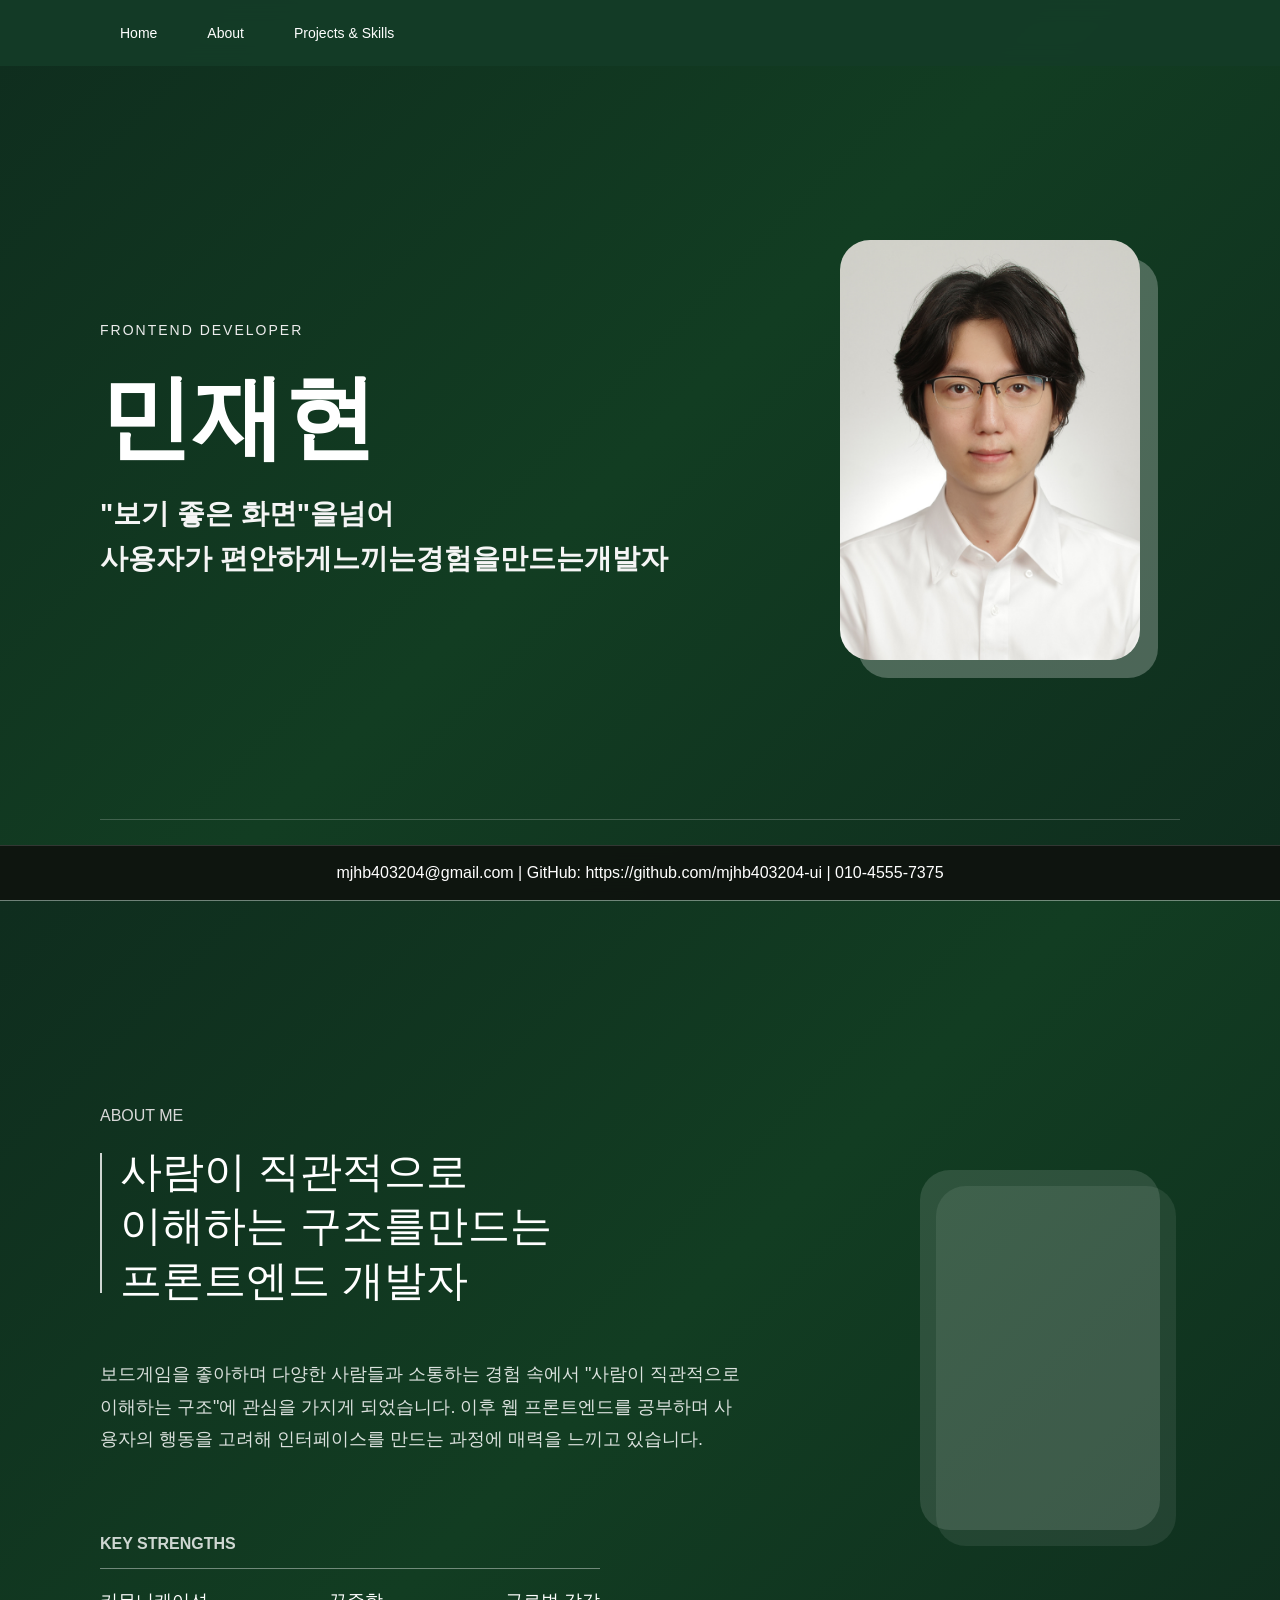
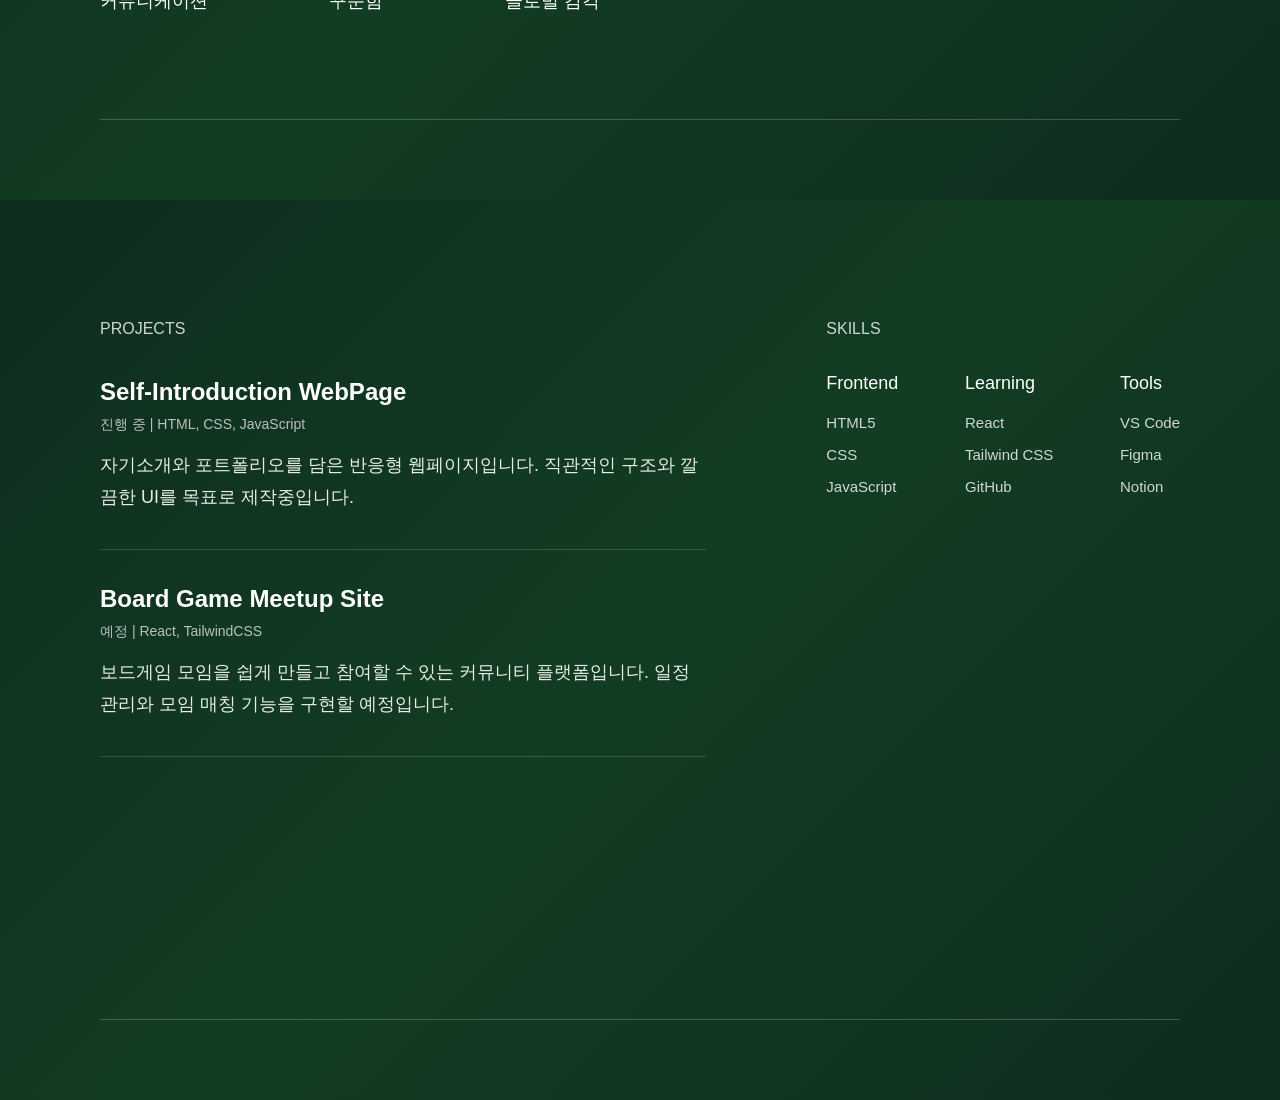
==== commit 13989f7f: "project style 수정" ====
--- a/index.html
+++ b/index.html
@@ -68,55 +68,61 @@
 
         <div class="about__visual"></div>
       </section>
+      <section id="Projects" class="Projects-section">
+        <div class="projects-wrap">
+          <div class="projects-left">
+            <p class="Projects">PROJECTS</p>
 
-      <section id="Projects" class="Projects-section">
-        <p class="Projects">PROJECTS</p>
-        <article>
-          <h2 class="fr-project">Self-Introduction WebPage</h2>
-          <p class="fr-project__comment">진행 중 | HTML, CSS,JavaScript</p>
-          <h3 class="fr-project__contents">
-            자기소개와 포트폴리오를담은반응형웹페이지입니다.직관적인구조<br />
-            와깔끔한UI를목표로제작중입니다.
-          </h3>
-        </article>
+            <article class="project-item">
+              <h2>Self-Introduction WebPage</h2>
+              <p>진행 중 | HTML, CSS, JavaScript</p>
 
-        <article>
-          <h2 class="sc-project">Board GameMeetupSite</h2>
-          <p class="sc-project__comment">예정 | React, TailwindCSS</p>
-          <h3 class="sc-project__contents">
-            보드게임 모임을쉽게만들고참여할수있는커뮤니티플랫폼입니다.<br />
-            일정관리와모임매칭기능을구현할예정입니다.
-          </h3>
-        </article>
+              <p>
+                자기소개와 포트폴리오를 담은 반응형 웹페이지입니다. 직관적인
+                구조와 깔끔한 UI를 목표로 제작중입니다.
+              </p>
+            </article>
 
-        <article class="skills-box">
-          <ul>
-            <li>
-              Frontend
-              <ul>
-                <li>HTML5</li>
-                <li>CSS</li>
-                <li>JavaScript</li>
-              </ul>
-            </li>
-            <li>
-              Learning
-              <ul>
-                <li>React</li>
-                <li>Tailwind CSS</li>
-                <li>GitHub</li>
-              </ul>
-            </li>
-            <li>
-              Tools
-              <ul>
-                <li>VS Code</li>
-                <li>Figma</li>
-                <li>Notion</li>
-              </ul>
-            </li>
-          </ul>
-        </article>
+            <article class="project-item">
+              <h2>Board Game Meetup Site</h2>
+              <p>예정 | React, TailwindCSS</p>
+
+              <p>
+                보드게임 모임을 쉽게 만들고 참여할 수 있는 커뮤니티
+                플랫폼입니다. 일정관리와 모임 매칭 기능을 구현할 예정입니다.
+              </p>
+            </article>
+          </div>
+
+          <article class="skills-box">
+            <ul>
+              <li>
+                Frontend
+                <ul>
+                  <li>HTML5</li>
+                  <li>CSS</li>
+                  <li>JavaScript</li>
+                </ul>
+              </li>
+              <li>
+                Learning
+                <ul>
+                  <li>React</li>
+                  <li>Tailwind CSS</li>
+                  <li>GitHub</li>
+                </ul>
+              </li>
+              <li>
+                Tools
+                <ul>
+                  <li>VS Code</li>
+                  <li>Figma</li>
+                  <li>Notion</li>
+                </ul>
+              </li>
+            </ul>
+          </article>
+        </div>
       </section>
     </main>
 
--- a/my-css/style.css
+++ b/my-css/style.css
@@ -150,6 +150,19 @@
 
   z-index: 1;
 }
+.hero::after {
+  content: "";
+
+  position: absolute;
+
+  left: 100px;
+  right: 100px;
+  bottom: 80px;
+
+  height: 1px;
+
+  background: rgba(255, 255, 255, 0.2);
+}
 
 /*About*/
 
@@ -296,6 +309,108 @@
 
   background: rgba(255, 255, 255, 0.2);
 }
+/*projects*/
+.Projects-section {
+  min-height: 100vh;
+
+  padding: 120px 100px 100px;
+
+  position: relative;
+}
+.projects-wrap {
+  display: flex;
+
+  justify-content: space-between;
+
+  align-items: flex-start;
+
+  gap: 120px;
+}
+.projects-left {
+  width: 60%;
+}
+.Projects {
+  font-size: 16px;
+
+  margin-bottom: 40px;
+
+  color: rgba(255, 255, 255, 0.8);
+}
+.project-item {
+  padding-bottom: 35px;
+  margin-bottom: 35px;
+
+  border-bottom: 1px solid rgba(255, 255, 255, 0.15);
+}
+.project-item h2 {
+  font-size: 24px;
+
+  margin-bottom: 10px;
+}
+.project-item p:nth-of-type(1) {
+  font-size: 14px;
+
+  color: rgba(255, 255, 255, 0.7);
+
+  margin-bottom: 15px;
+}
+.project-item p:nth-of-type(2) {
+  font-size: 18px;
+
+  line-height: 1.8;
+
+  color: rgba(255, 255, 255, 0.9);
+}
+.skills-box {
+  width: 35%;
+}
+.skills-box > ul {
+  display: flex;
+
+  justify-content: space-between;
+
+  list-style: none;
+}
+.skills-box::before {
+  content: "SKILLS";
+
+  display: block;
+
+  margin-bottom: 35px;
+
+  font-size: 16px;
+
+  color: rgba(255, 255, 255, 0.8);
+}
+.skills-box > ul > li {
+  font-size: 18px;
+}
+.skills-box ul ul {
+  list-style: none;
+
+  margin-top: 20px;
+}
+.skills-box ul ul li {
+  margin-bottom: 15px;
+
+  font-size: 15px;
+
+  color: rgba(255, 255, 255, 0.8);
+}
+.Projects-section::after {
+  content: "";
+
+  position: absolute;
+
+  left: 100px;
+  right: 100px;
+  bottom: 80px;
+
+  height: 1px;
+
+  background: rgba(255, 255, 255, 0.2);
+}
+
 /*footer*/
 .site-footer {
   position: fixed;
